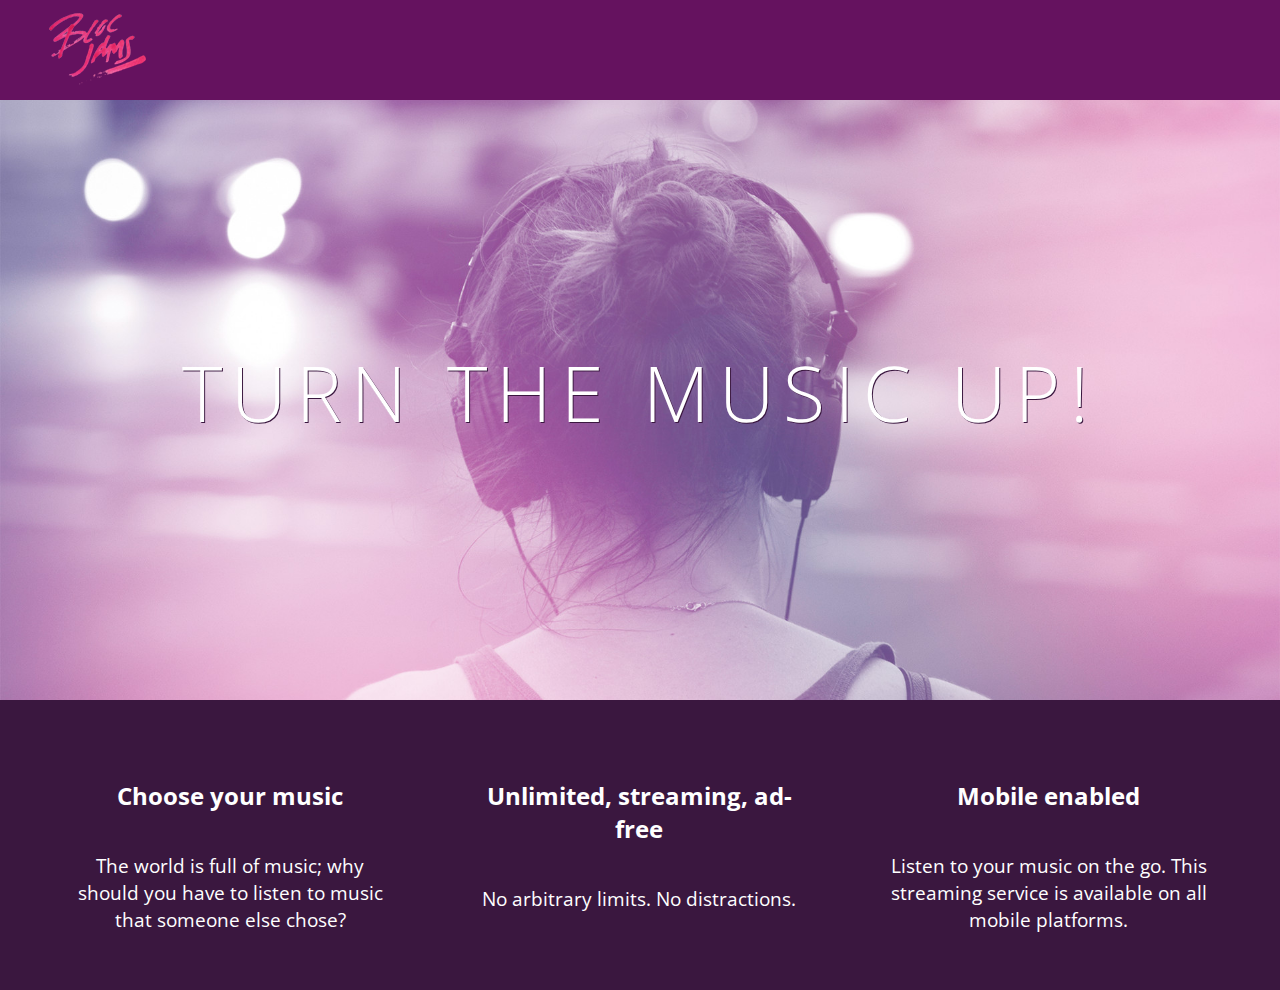
==== index.html @ ffbf4d8c "All done" ====
<!DOCTYPE html>
<html>
  <head>
    <title>Block Jams</title>
    <meta name="viewport" content="width=device-width, initial-scale=1">
    <link rel="stylesheet" type="text/css" href="http://fonts.googleapis.com/css?family=Open+Sans:400,800,600,700,300">
    <link rel="stylesheet" tyep="text/css" href="http://code.ionicframework.com/ionicons/2.0.1/css/ionicons.min.css">
    <link rel="stylesheet" type="text/css" href="styles/normalize.css">
    <link rel="stylesheet" type="text/css" href="styles/main.css">
    <link rel="stylesheet" type="text/css" href="styles/landing.css">
  </head>

  <body class="landing">
    <nav class="navbar"> <!-- navigation bar -->
      <img src="assets/images/bloc_jams_logo.png" alt="bloc jams logo" class="logo">
    </nav>
    <section class="hero-content"><!-- hero content -->
      <h1 class="hero-title">Turn the music up!</h1>
    </section>
    <section class="selling-points container clearfix"><!-- selling points -->
      <div class="point column third">
        <span class="ion-music-note"></span>
        <h5 class="point-title">Choose your music</h5>
        <p class="point-description">
          The world is full of music; why should you have to
          listen to music that someone else chose?
        </p>
      </div>
      <div class="point column third">
        <span class="ion-radio-waves"></span>
        <h5 class="point-title">Unlimited, streaming, ad-free</h5>
        <p class="point-description">
          No arbitrary limits. No distractions.
        </p>
      </div>
      <div class="point column third">
        <span class="ion-iphone"></span>
        <h5 class="point-title">Mobile enabled</h5>
        <p class="point-description">
            Listen to your music on the go. This streaming
            service is available on all mobile platforms.
        </p>
      </div>
    </section>
  </body>
</html>
---- styles/main.css ----
*, *::before ,*::after {
  -moz-box-sizing: border-box;
  -webkit-box-sizing: border-box;
  box-sizing: border-box;
}

html {
  height: 100%;
  font-size: 100%;
}

body {
  font-family: 'Open Sans';
  color: white;
  min-height: 100%;
}

.navbar {
  padding: 0.5rem;
  background-color: rgb(101,18,95);
}

.navbar .logo {
  position: relative;
  left: 2rem;
}

.container {
  margin: 0 auto;
  max-width: 64rem;
}

@media (min-width: 640px) {
  html { font-size: 112%;}

  .column {
    float:left;
    padding-left: 1rem;
    padding-right: 1rem;
  }

  .column.full { width: 100%;}
  .column.two-thirds { width: 66.7%;}
  .column.half { width: 50%;}
  .column.third { width: 33.3%;}
  .column.fourth { width: 25%;}
  .column.flow-opposite { float: right;}
}

@media (min-width: 1024px) {
  html { font-size: 120%;}
}

.clearfix::before,
.clearfix::after {
  content: " ";
  display: table;
}

.clearfix::after {
  clear: both;
}
---- styles/landing.css ----
body.landing {
  background-color: rgb(58,23,63);
}

.hero-content {
  position: relative;
  min-height: 600px;
  background-image: url(../assets/images/bloc_jams_bg.jpg);
  background-repeat: no-repeat;
  background-position: center center;
  background-size: cover;
}

.hero-content .hero-title {
  position: absolute;
  top: 40%;
  -webkit-transform: translateY(-50%);
  -moz-transform: translateY(-50%);
  transform: translateY(-50%);
  width: 100%;
  text-align: center;
  font-size: 4rem;
  font-weight: 300;
  text-transform: uppercase;
  letter-spacing: 0.5rem;
  text-shadow: 1px 1px 0px rgb(58,23,63);
}

.selling-points {
  position: relative;
}

.point {
  position: relative;
  padding: 2rem;
  text-align: center;
}

.point .point-title {
  font-size: 1.25rem;
}

.ion-music-note,
.ion-radio-waves,
.ion-iphone {
  color: rgb(233,50,117);
  font-size: 5rem;
}
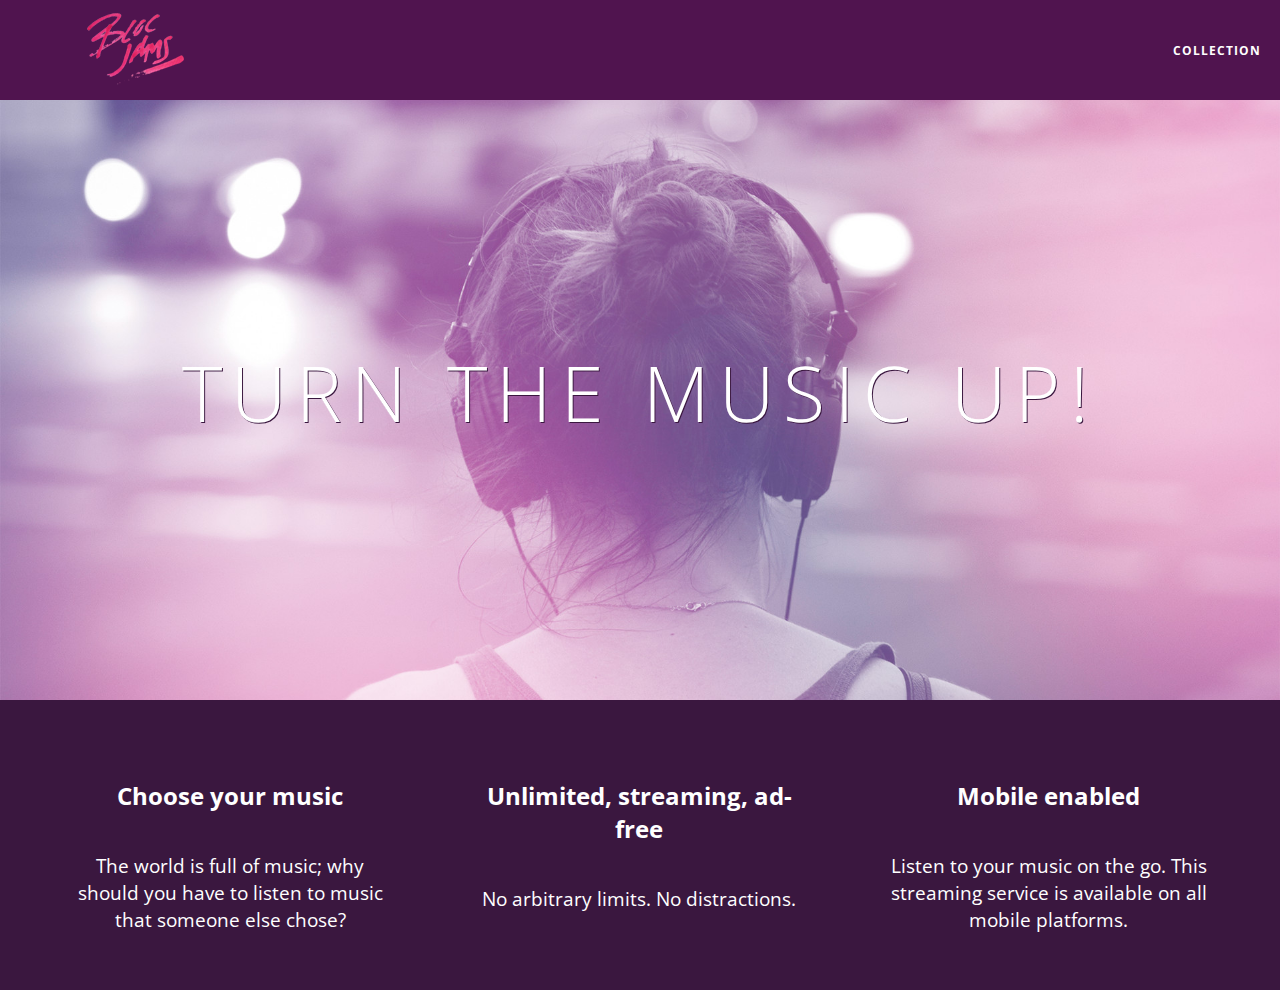
==== commit f4b7e80b: "first commit, finished section before downloading backgrounds and images" ====
--- a/index.html
+++ b/index.html
@@ -12,7 +12,12 @@
 
   <body class="landing">
     <nav class="navbar"> <!-- navigation bar -->
-      <img src="assets/images/bloc_jams_logo.png" alt="bloc jams logo" class="logo">
+      <a href="index.html" class="logo">
+        <img src="assets/images/bloc_jams_logo.png" alt="bloc jams logo" class="logo">
+      </a>
+      <div class="links-container">
+        <a href="collection.html" class="navbar-link">collection</a>
+      </div>
     </nav>
     <section class="hero-content"><!-- hero content -->
       <h1 class="hero-title">Turn the music up!</h1>
--- a/styles/main.css
+++ b/styles/main.css
@@ -16,13 +16,46 @@
 }
 
 .navbar {
+  position: relative;
   padding: 0.5rem;
-  background-color: rgb(101,18,95);
+  background-color: rgba(101,18,95,0.5);
+  z-index: 1;
 }
 
 .navbar .logo {
   position: relative;
   left: 2rem;
+  cursor: pointer;
+}
+
+.navbar .links-container {
+  display: table;
+  position: absolute;
+  top: 0;
+  right: 0;
+  height: 100px;
+  color: white;
+  text-decoration: none;
+}
+
+.links-container .navbar-link {
+  display: table-cell;
+  position: relative;
+  height: 100%;
+  padding-left: 1rem;
+  padding-right: 1rem;
+  vertical-align: middle;
+  color: white;
+  font-size: 0.625rem;
+  letter-spacing: 0.05rem;
+  font-weight: 700;
+  text-transform: uppercase;
+  text-decoration: none;
+  cursor: pointer;
+}
+
+.links-container .navbar-link:hover {
+  color: rgb(233, 50, 117);
 }
 
 .container {
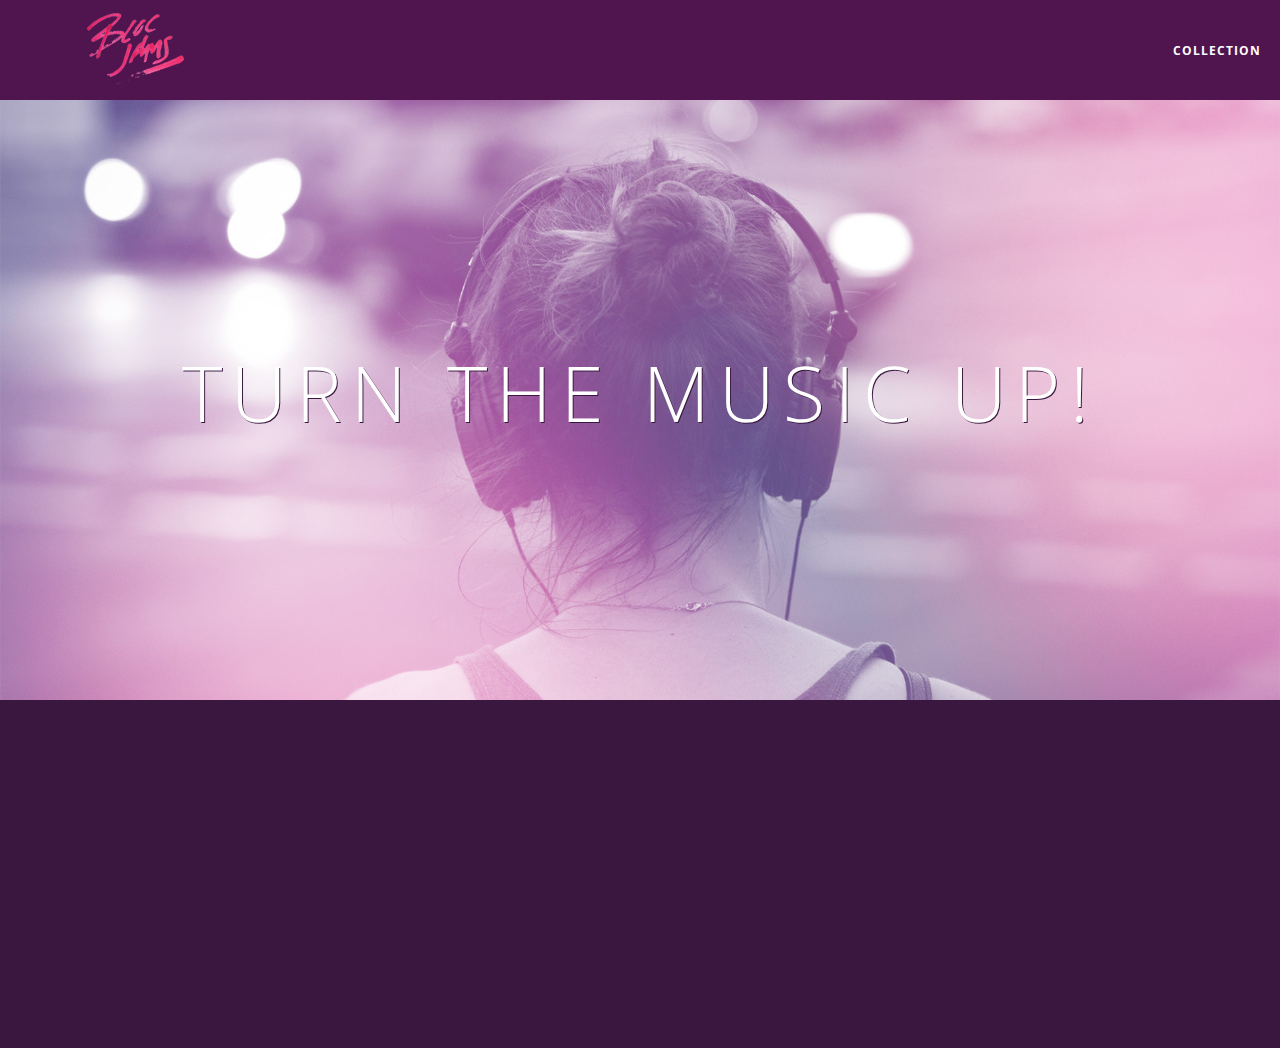
==== commit e0165a0c: "animatePoints funcion works" ====
--- a/index.html
+++ b/index.html
@@ -13,7 +13,7 @@
   <body class="landing">
     <nav class="navbar"> <!-- navigation bar -->
       <a href="index.html" class="logo">
-        <img src="assets/images/bloc_jams_logo.png" alt="bloc jams logo" class="logo">
+        <img src="assets/images/bloc_jams_logo.png" alt="bloc jams logo" class="logo"/>
       </a>
       <div class="links-container">
         <a href="collection.html" class="navbar-link">collection</a>
@@ -47,5 +47,36 @@
         </p>
       </div>
     </section>
+    <script>
+      var animatePoints = function() {
+        var points = document.getElementsByClassName('point');
+
+        var revealFirstPoint = function() {
+          points[0].style.opacity = 1;
+          points[0].style.transform = "scaleX(1) translateY(0)";
+          points[0].style.msTransform = "scaleX(1) translateY(0)";
+          points[0].style.WebkitTransform = "scaleX(1) translateY(0)";
+        };
+
+        var revealSecondPoint = function() {
+          points[1].style.opacity = 1;
+          points[1].style.transform = "scaleX(1) translateY(0)";
+          points[1].style.msTransform = "scaleX(1) translateY(0)";
+          points[1].style.WebkitTransform = "scaleX(1) translateY(0)";
+        };
+
+        var revealThirdPoint = function() {
+          points[2].style.opacity = 1;
+          points[2].style.transform = "scaleX(1) translateY(0)";
+          points[2].style.msTransform = "scaleX(1) translateY(0)";
+          points[2].style.WebkitTransform = "scaleX(1) translateY(0)";
+        };
+
+        revealFirstPoint();
+        revealSecondPoint();
+        revealThirdPoint();
+      };
+      //animatePoints();
+    </script>
   </body>
 </html>
--- a/styles/main.css
+++ b/styles/main.css
@@ -63,6 +63,10 @@
   max-width: 64rem;
 }
 
+.container.narrow {
+  max-width: 56rem;
+}
+
 @media (min-width: 640px) {
   html { font-size: 112%;}
 
--- a/styles/landing.css
+++ b/styles/landing.css
@@ -34,6 +34,16 @@
   position: relative;
   padding: 2rem;
   text-align: center;
+  opacity: 0;
+  -webkit-transform: scaleX(0.9) translateY(3rem);
+  -moz-transform: scaleX(0.9) translateY(3rem);
+  transform: scaleX(0.9) translateY(3rem);
+  -webkit-transition: all 0.25s ease-in-out;
+  -moz-transition: all 0.25s ease-in-out;
+  transition: all 0.25s ease-in-out;
+  -webkit-transition-delay: 0.2s;
+  -moz-transition-delay: 0.2s;
+  transition-delay: 0.2s;
 }
 
 .point .point-title {
